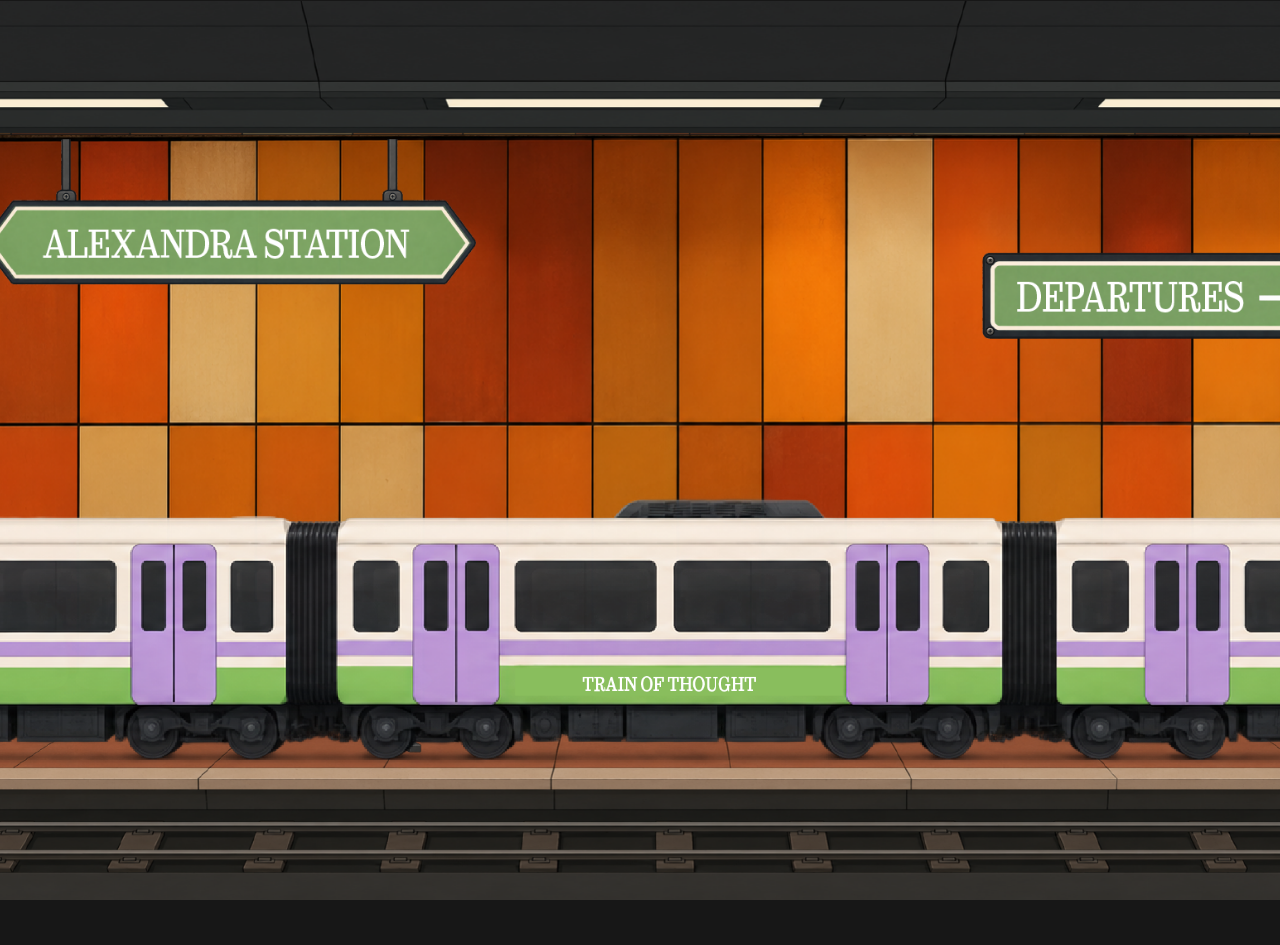
==== index.html @ 2a0e8ed9 "Update index.html" ====
<!DOCTYPE html>
<html lang="en">

<head>
  <meta charset="UTF-8">
  <meta name="viewport" content="width=device-width, initial-scale=1.0">

  <title>Train of Thought</title>

  <style>

    html,
    body {
      margin: 0;
      width: 100%;
      height: 100%;
      overflow: hidden;
      background: #171717;
    }

    /* STATION */

    .background {
      position: absolute;
      inset: 0;

      width: 100%;
      height: 100%;

      object-fit: cover;

      z-index: 1;
    }

    /* TRAIN */

    .train {
      position: absolute;

      width: 180vw;
      max-width: none;
      height: auto;

      bottom: -5vh;

      z-index: 10;

      /*
        START POSITION
      */
      left: -180vw;

      /*
        ONE ARRIVAL.
        NO SECOND PUSH.
        NO BOUNCE.
      */
      animation-name: trainArrival;
      animation-duration: 10s;
      animation-timing-function: cubic-bezier(.16, .72, .18, 1);
      animation-iteration-count: 1;
      animation-fill-mode: forwards;
    }

    @keyframes trainArrival {

      from {
        left: -180vw;
      }

      to {
        left: -32vw;
      }

    }

  </style>
</head>


<body>

  <img
    class="background"
    src="./assets/background.png"
    alt=""
  >

  <img
    class="train"
    src="./assets/train.png"
    alt="Train of Thought"
  >

</body>

</html>
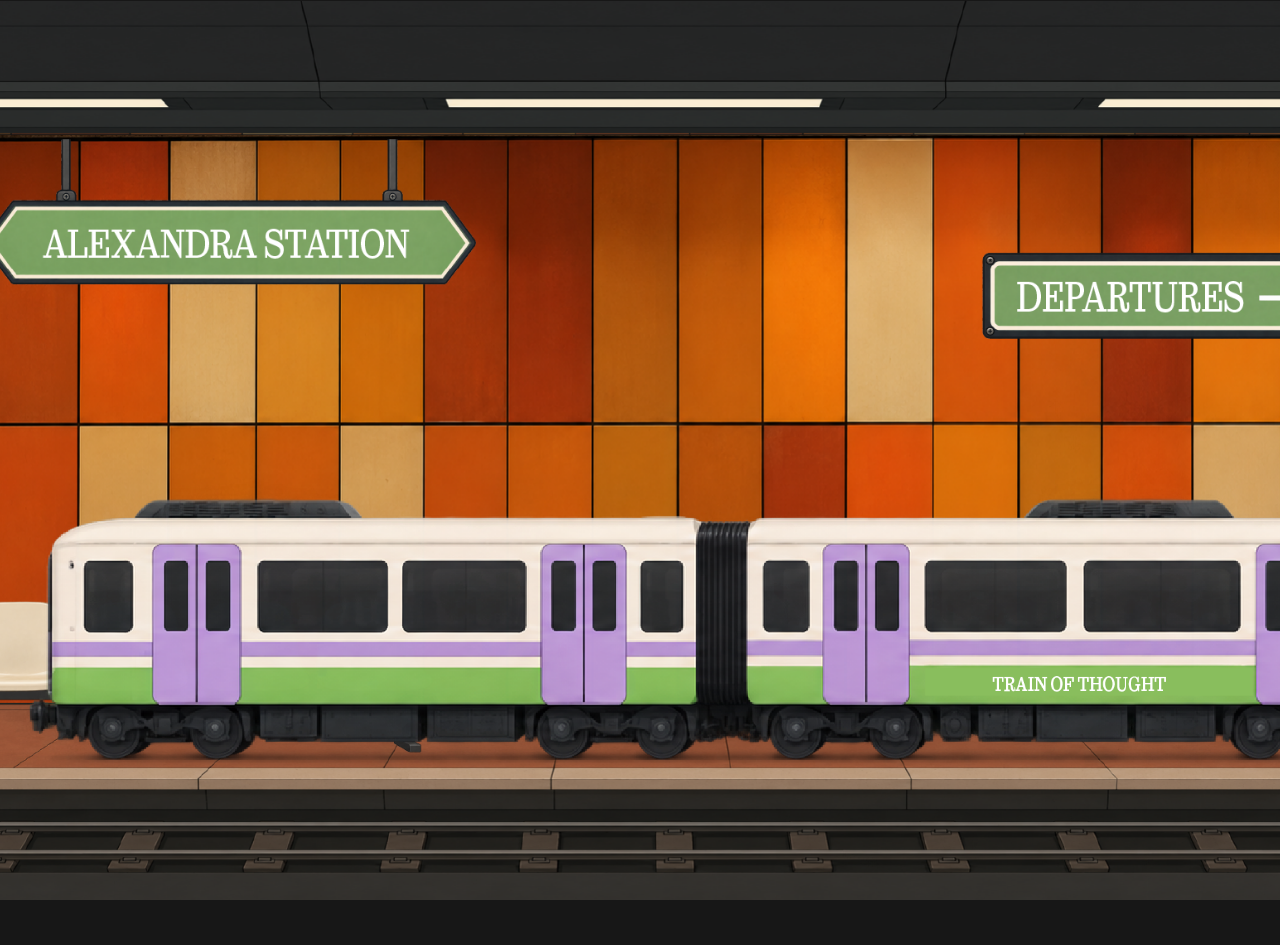
==== commit 1501cc25: "Update index.html" ====
--- a/index.html
+++ b/index.html
@@ -8,7 +8,6 @@
   <title>Train of Thought</title>
 
   <style>
-
     html,
     body {
       margin: 0;
@@ -17,8 +16,6 @@
       overflow: hidden;
       background: #171717;
     }
-
-    /* STATION */
 
     .background {
       position: absolute;
@@ -32,8 +29,6 @@
       z-index: 1;
     }
 
-    /* TRAIN */
-
     .train {
       position: absolute;
 
@@ -45,38 +40,29 @@
 
       z-index: 10;
 
-      /*
-        START POSITION
-      */
-      left: -180vw;
-
-      /*
-        ONE ARRIVAL.
-        NO SECOND PUSH.
-        NO BOUNCE.
-      */
-      animation-name: trainArrival;
-      animation-duration: 10s;
-      animation-timing-function: cubic-bezier(.16, .72, .18, 1);
-      animation-iteration-count: 1;
-      animation-fill-mode: forwards;
+      animation-name: trainTest;
+      animation-duration: 60s;
+      animation-timing-function: linear;
+      animation-iteration-count: infinite;
     }
 
-    @keyframes trainArrival {
+    @keyframes trainTest {
 
-      from {
+      0% {
         left: -180vw;
       }
 
-      to {
+      16% {
+        left: -32vw;
+      }
+
+      100% {
         left: -32vw;
       }
 
     }
-
   </style>
 </head>
-
 
 <body>
 
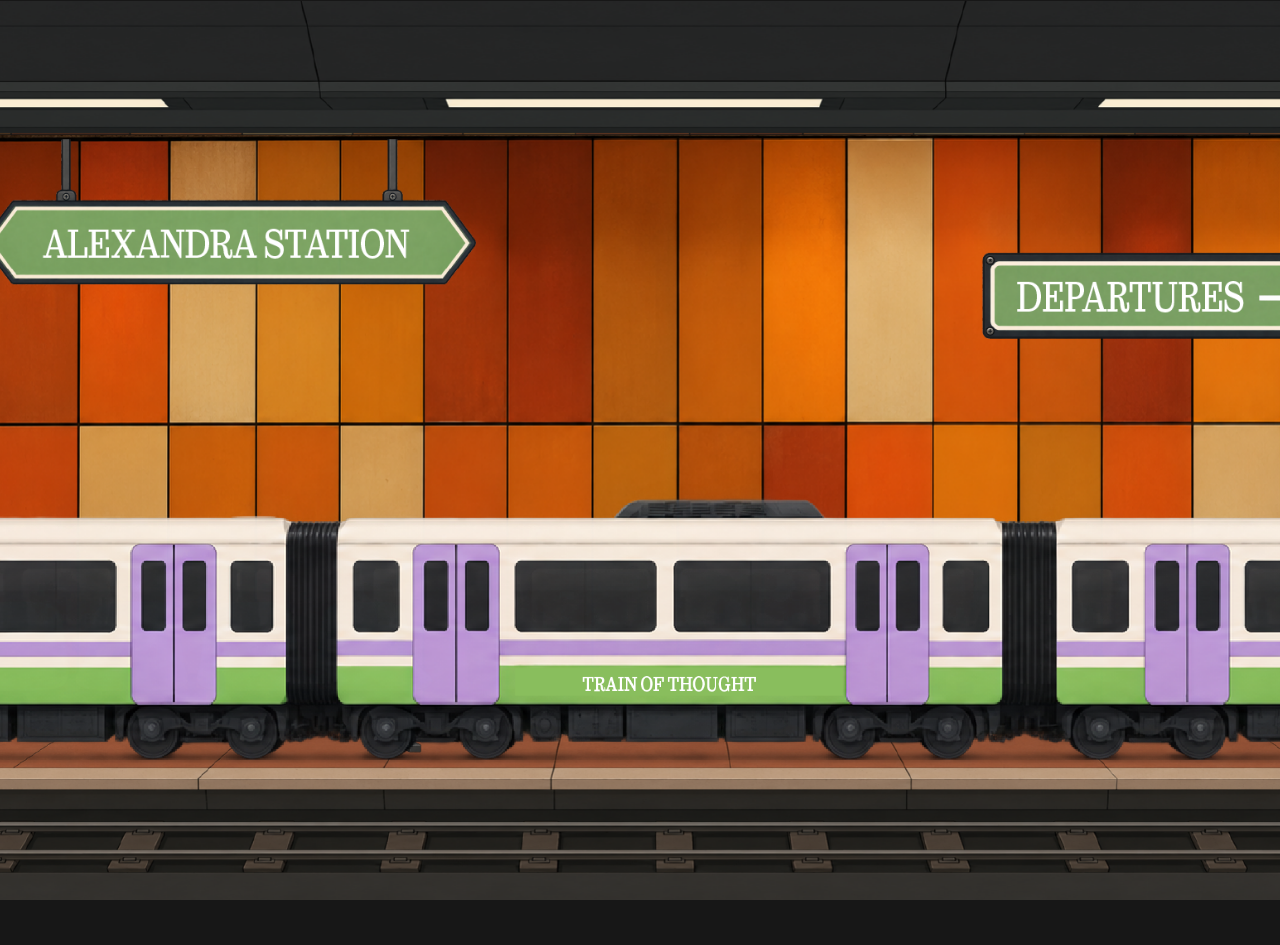
==== commit 17e0a8fb: "Update index.html" ====
--- a/index.html
+++ b/index.html
@@ -8,6 +8,7 @@
   <title>Train of Thought</title>
 
   <style>
+
     html,
     body {
       margin: 0;
@@ -16,6 +17,9 @@
       overflow: hidden;
       background: #171717;
     }
+
+
+    /* BACKGROUND */
 
     .background {
       position: absolute;
@@ -29,6 +33,9 @@
       z-index: 1;
     }
 
+
+    /* TRAIN */
+
     .train {
       position: absolute;
 
@@ -40,29 +47,69 @@
 
       z-index: 10;
 
+
+      /* SAME WORKING ANIMATION */
+
       animation-name: trainTest;
       animation-duration: 60s;
       animation-timing-function: linear;
-      animation-iteration-count: infinite;
+
+
+      /*
+        ONLY CHANGE:
+
+        Play once instead of repeating.
+      */
+
+      animation-iteration-count: 1;
+
+
+      /*
+        Keep the train at its final position
+        when the animation finishes.
+      */
+
+      animation-fill-mode: forwards;
     }
 
+
+    /* SAME WORKING MOVEMENT */
+
     @keyframes trainTest {
+
+      /*
+        Train begins offscreen.
+      */
 
       0% {
         left: -180vw;
       }
 
+
+      /*
+        Train arrives during the first
+        ~10 seconds.
+      */
+
       16% {
         left: -32vw;
       }
+
+
+      /*
+        Train stays EXACTLY here.
+      */
 
       100% {
         left: -32vw;
       }
 
     }
+
   </style>
+
 </head>
+
 
 <body>
 
@@ -71,6 +118,7 @@
     src="./assets/background.png"
     alt=""
   >
+
 
   <img
     class="train"
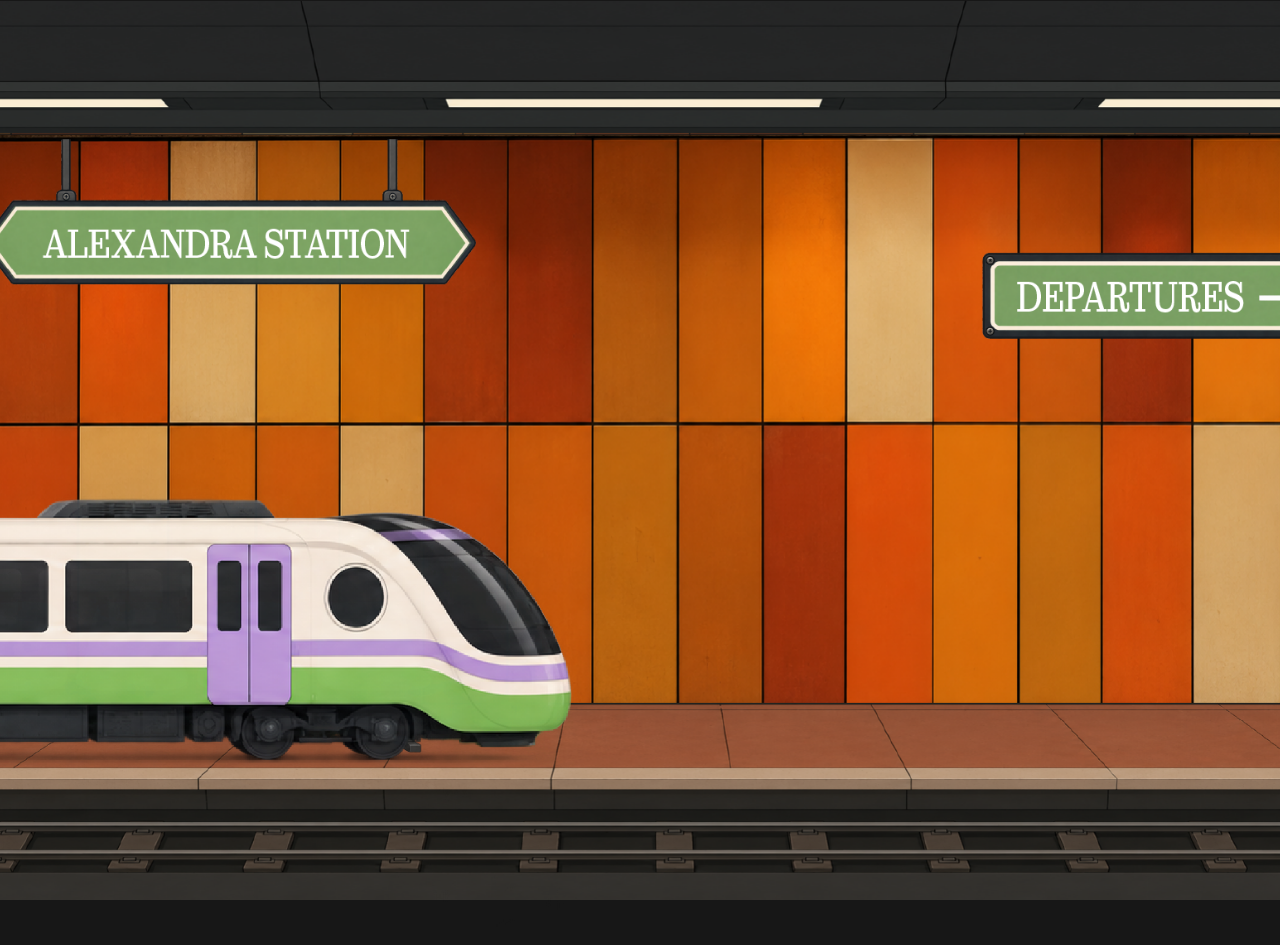
==== commit 33b81d3e: "Update index.html" ====
--- a/index.html
+++ b/index.html
@@ -19,7 +19,9 @@
     }
 
 
-    /* BACKGROUND */
+    /* =========================
+       BACKGROUND
+       ========================= */
 
     .background {
       position: absolute;
@@ -31,10 +33,14 @@
       object-fit: cover;
 
       z-index: 1;
-    }
-
-
-    /* TRAIN */
+
+      pointer-events: none;
+    }
+
+
+    /* =========================
+       TRAIN
+       ========================= */
 
     .train {
       position: absolute;
@@ -45,69 +51,18 @@
 
       bottom: -5vh;
 
+      /*
+        JavaScript controls LEFT.
+      */
+
+      left: -180vw;
+
       z-index: 10;
 
-
-      /* SAME WORKING ANIMATION */
-
-      animation-name: trainTest;
-      animation-duration: 60s;
-      animation-timing-function: linear;
-
-
-      /*
-        ONLY CHANGE:
-
-        Play once instead of repeating.
-      */
-
-      animation-iteration-count: 1;
-
-
-      /*
-        Keep the train at its final position
-        when the animation finishes.
-      */
-
-      animation-fill-mode: forwards;
-    }
-
-
-    /* SAME WORKING MOVEMENT */
-
-    @keyframes trainTest {
-
-      /*
-        Train begins offscreen.
-      */
-
-      0% {
-        left: -180vw;
-      }
-
-
-      /*
-        Train arrives during the first
-        ~10 seconds.
-      */
-
-      16% {
-        left: -32vw;
-      }
-
-
-      /*
-        Train stays EXACTLY here.
-      */
-
-      100% {
-        left: -32vw;
-      }
-
+      pointer-events: none;
     }
 
   </style>
-
 </head>
 
 
@@ -121,11 +76,161 @@
 
 
   <img
+    id="train"
     class="train"
     src="./assets/train.png"
     alt="Train of Thought"
   >
 
+
+  <script>
+
+    const train = document.getElementById("train");
+
+
+    /* =====================================
+       TRAIN SETTINGS
+       ===================================== */
+
+    const START = -180;
+    const END = -32;
+
+    /*
+      10 seconds total.
+    */
+
+    const DURATION = 10000;
+
+
+    /* =====================================
+       ONE CONTINUOUS DECELERATION
+
+       This equation means:
+
+       fast at beginning
+       gradually slower
+       slower
+       slower
+       STOP
+
+       It never reverses.
+       It never accelerates again.
+       ===================================== */
+
+    function easeOutQuad(t) {
+
+      return 1 - (1 - t) * (1 - t);
+
+    }
+
+
+    /* =====================================
+       MOVE TRAIN
+       ===================================== */
+
+    function startTrain() {
+
+      const startTime = performance.now();
+
+
+      function move(currentTime) {
+
+        const elapsed =
+          currentTime - startTime;
+
+
+        /*
+          Turn elapsed time into
+          a number from 0 to 1.
+        */
+
+        const t =
+          Math.min(
+            elapsed / DURATION,
+            1
+          );
+
+
+        /*
+          Smooth continuous slowdown.
+        */
+
+        const progress =
+          easeOutQuad(t);
+
+
+        /*
+          Calculate exact position.
+        */
+
+        const position =
+          START +
+          (END - START) * progress;
+
+
+        /*
+          Move train.
+        */
+
+        train.style.left =
+          position + "vw";
+
+
+        /*
+          Continue ONLY until we
+          actually reach the end.
+        */
+
+        if (t < 1) {
+
+          requestAnimationFrame(move);
+
+        }
+
+        else {
+
+          /*
+            Lock it permanently.
+
+            There is no animation left
+            after this point.
+          */
+
+          train.style.left =
+            END + "vw";
+
+        }
+
+      }
+
+
+      requestAnimationFrame(move);
+
+    }
+
+
+    /* =====================================
+       WAIT FOR TRAIN PNG
+       ===================================== */
+
+    if (train.complete) {
+
+      startTrain();
+
+    }
+
+    else {
+
+      train.addEventListener(
+        "load",
+        startTrain,
+        { once: true }
+      );
+
+    }
+
+  </script>
+
 </body>
 
 </html>
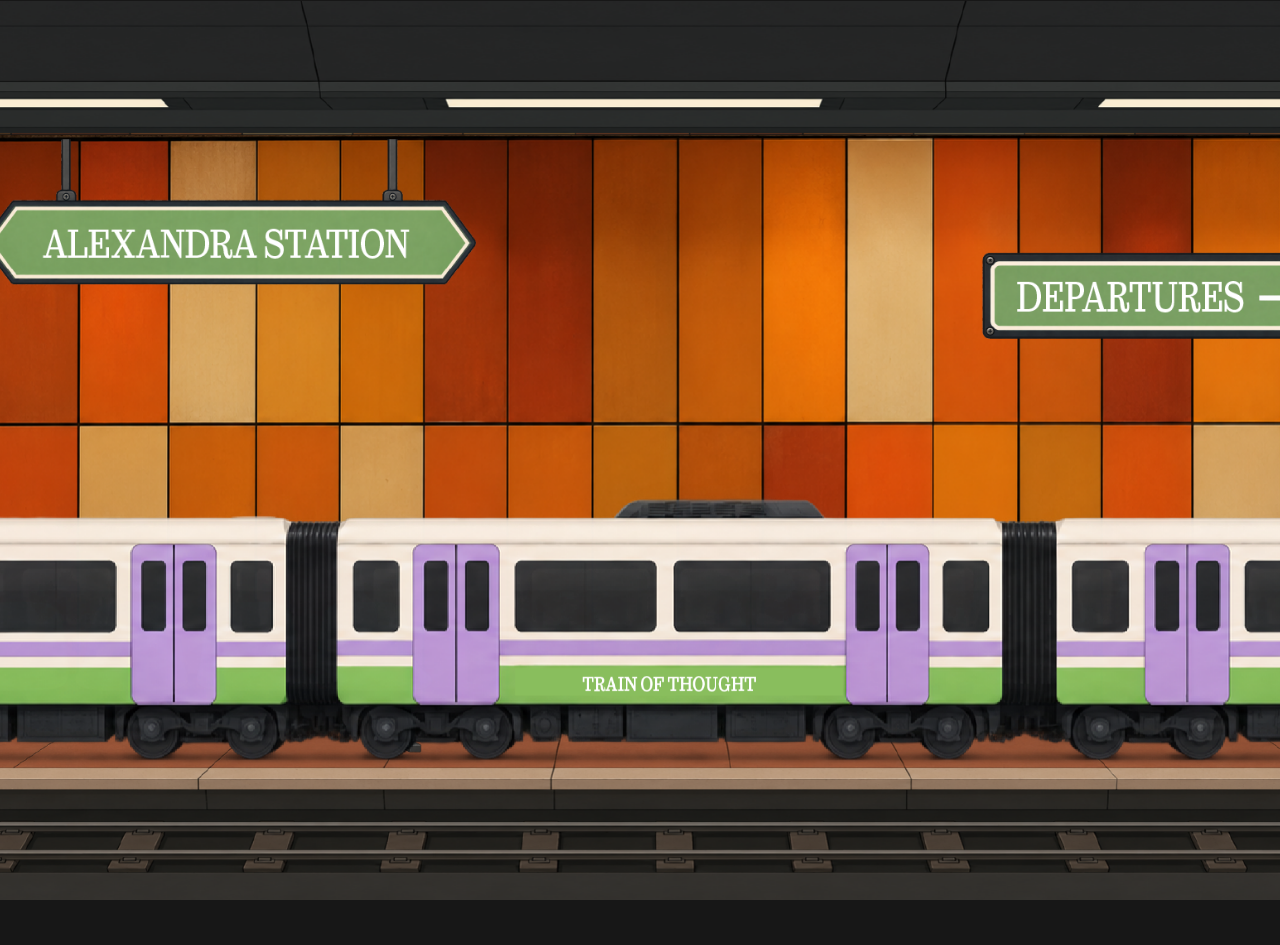
==== commit 18e2788c: "Update index.html" ====
--- a/index.html
+++ b/index.html
@@ -19,9 +19,7 @@
     }
 
 
-    /* =========================
-       BACKGROUND
-       ========================= */
+    /* BACKGROUND */
 
     .background {
       position: absolute;
@@ -38,9 +36,7 @@
     }
 
 
-    /* =========================
-       TRAIN
-       ========================= */
+    /* TRAIN */
 
     .train {
       position: absolute;
@@ -49,17 +45,47 @@
       max-width: none;
       height: auto;
 
-      bottom: -5vh;
-
       /*
-        JavaScript controls LEFT.
+        This is where the train ends.
+        This NEVER changes.
       */
 
-      left: -180vw;
+      left: -32vw;
+      bottom: -5vh;
 
       z-index: 10;
 
       pointer-events: none;
+
+      /*
+        Start offscreen using TRANSFORM,
+        not left.
+      */
+
+      transform: translate3d(-150vw, 0, 0);
+
+      /*
+        Ask browser to put train on its
+        own composited layer.
+      */
+
+      will-change: transform;
+
+      /*
+        One smooth movement.
+      */
+
+      transition:
+        transform
+        10s
+        cubic-bezier(.20, .75, .25, 1);
+    }
+
+
+    /* FINAL POSITION */
+
+    .train.arrived {
+      transform: translate3d(0, 0, 0);
     }
 
   </style>
@@ -85,141 +111,37 @@
 
   <script>
 
-    const train = document.getElementById("train");
+    const train =
+      document.getElementById("train");
 
 
-    /* =====================================
-       TRAIN SETTINGS
-       ===================================== */
+    function startTrain() {
 
-    const START = -180;
-    const END = -32;
+      /*
+        Give Safari TWO rendered frames
+        with the train offscreen first.
 
-    /*
-      10 seconds total.
-    */
+        Then trigger ONE transform.
+      */
 
-    const DURATION = 10000;
+      requestAnimationFrame(() => {
 
+        requestAnimationFrame(() => {
 
-    /* =====================================
-       ONE CONTINUOUS DECELERATION
+          train.classList.add("arrived");
 
-       This equation means:
+        });
 
-       fast at beginning
-       gradually slower
-       slower
-       slower
-       STOP
-
-       It never reverses.
-       It never accelerates again.
-       ===================================== */
-
-    function easeOutQuad(t) {
-
-      return 1 - (1 - t) * (1 - t);
+      });
 
     }
 
-
-    /* =====================================
-       MOVE TRAIN
-       ===================================== */
-
-    function startTrain() {
-
-      const startTime = performance.now();
-
-
-      function move(currentTime) {
-
-        const elapsed =
-          currentTime - startTime;
-
-
-        /*
-          Turn elapsed time into
-          a number from 0 to 1.
-        */
-
-        const t =
-          Math.min(
-            elapsed / DURATION,
-            1
-          );
-
-
-        /*
-          Smooth continuous slowdown.
-        */
-
-        const progress =
-          easeOutQuad(t);
-
-
-        /*
-          Calculate exact position.
-        */
-
-        const position =
-          START +
-          (END - START) * progress;
-
-
-        /*
-          Move train.
-        */
-
-        train.style.left =
-          position + "vw";
-
-
-        /*
-          Continue ONLY until we
-          actually reach the end.
-        */
-
-        if (t < 1) {
-
-          requestAnimationFrame(move);
-
-        }
-
-        else {
-
-          /*
-            Lock it permanently.
-
-            There is no animation left
-            after this point.
-          */
-
-          train.style.left =
-            END + "vw";
-
-        }
-
-      }
-
-
-      requestAnimationFrame(move);
-
-    }
-
-
-    /* =====================================
-       WAIT FOR TRAIN PNG
-       ===================================== */
 
     if (train.complete) {
 
       startTrain();
 
-    }
-
-    else {
+    } else {
 
       train.addEventListener(
         "load",
